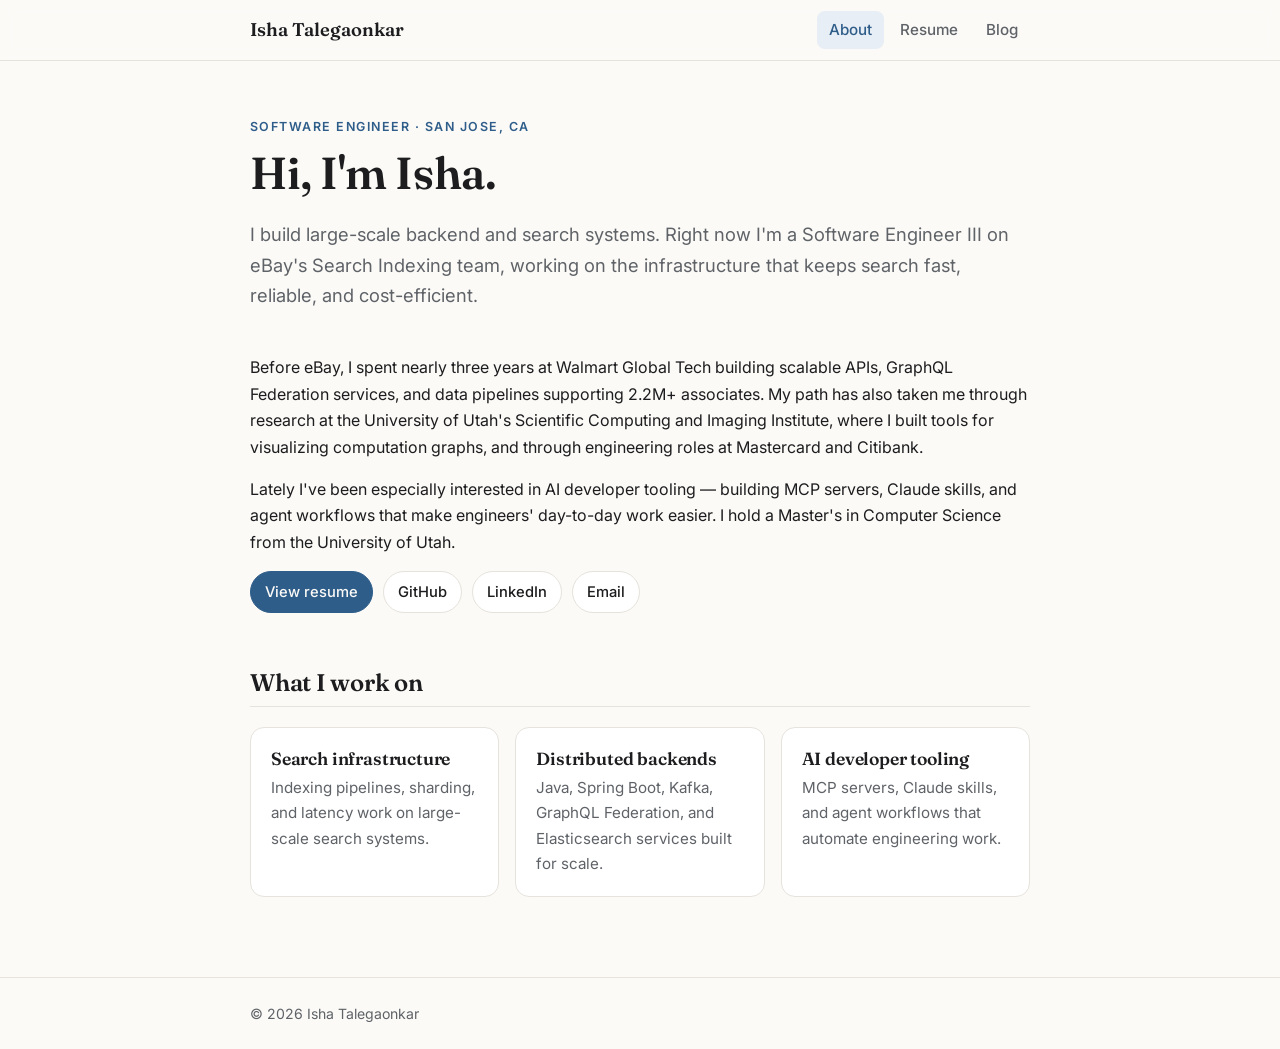
==== index.html @ a861d91a "Fix collapsible section markers on resume page" ====
<!doctype html>
<html lang="en">
<head>
  <meta charset="utf-8">
  <meta name="viewport" content="width=device-width, initial-scale=1">
  <title>Isha Talegaonkar</title>
  <meta name="description" content="Isha Talegaonkar — Software Engineer working on search infrastructure, distributed systems, and AI developer tooling.">
  <link rel="preconnect" href="https://fonts.googleapis.com">
  <link rel="preconnect" href="https://fonts.gstatic.com" crossorigin>
  <link href="https://fonts.googleapis.com/css2?family=Fraunces:opsz,wght@9..144,600&family=Inter:wght@400;500;600&display=swap" rel="stylesheet">
  <link rel="stylesheet" href="style.css?v=4">
</head>
<body>
  <header class="site">
    <div class="container">
      <a class="brand" href="index.html">Isha Talegaonkar</a>
      <nav>
        <ul>
          <li><a class="active" href="index.html">About</a></li>
          <li><a href="resume.html">Resume</a></li>
          <li><a href="blog.html">Blog</a></li>
        </ul>
      </nav>
    </div>
  </header>

  <main>
    <div class="container">
      <div class="hero">
        <span class="eyebrow">Software Engineer · San Jose, CA</span>
        <h1>Hi, I'm Isha.</h1>
        <p class="lede">
          I build large-scale backend and search systems. Right now I'm a Software Engineer III on
          eBay's Search Indexing team, working on the infrastructure that keeps search fast, reliable,
          and cost-efficient.
        </p>
      </div>

      <p>
        Before eBay, I spent nearly three years at Walmart Global Tech building scalable APIs, GraphQL
        Federation services, and data pipelines supporting 2.2M+ associates. My path has also taken me
        through research at the University of Utah's Scientific Computing and Imaging Institute, where I
        built tools for visualizing computation graphs, and through engineering roles at Mastercard and Citibank.
      </p>
      <p>
        Lately I've been especially interested in AI developer tooling — building MCP servers, Claude
        skills, and agent workflows that make engineers' day-to-day work easier. I hold a Master's in
        Computer Science from the University of Utah.
      </p>

      <ul class="links">
        <li><a class="btn primary" href="resume.html">View resume</a></li>
        <li><a class="btn" href="https://www.github.com/isha-talegaonkar" target="_blank" rel="noopener">GitHub</a></li>
        <li><a class="btn" href="https://www.linkedin.com/in/isha-talegaonkar" target="_blank" rel="noopener">LinkedIn</a></li>
        <li><a class="btn" href="mailto:talegaonkar.isha@gmail.com">Email</a></li>
      </ul>

      <h2>What I work on</h2>
      <div class="grid">
        <div class="card">
          <h3>Search infrastructure</h3>
          <p>Indexing pipelines, sharding, and latency work on large-scale search systems.</p>
        </div>
        <div class="card">
          <h3>Distributed backends</h3>
          <p>Java, Spring Boot, Kafka, GraphQL Federation, and Elasticsearch services built for scale.</p>
        </div>
        <div class="card">
          <h3>AI developer tooling</h3>
          <p>MCP servers, Claude skills, and agent workflows that automate engineering work.</p>
        </div>
      </div>
    </div>
  </main>

  <footer class="site">
    <div class="container">© 2026 Isha Talegaonkar</div>
  </footer>
</body>
</html>
---- style.css ----
:root {
  --bg: #fbfaf7;
  --surface: #ffffff;
  --text: #1d1d1f;
  --muted: #5f6368;
  --border: #e6e3dc;
  --accent: #2f5d8a;
  --accent-soft: #e8eef5;
  --max: 820px;
}

@media (prefers-color-scheme: dark) {
  :root {
    --bg: #121316;
    --surface: #1a1c20;
    --text: #e8e8ea;
    --muted: #a0a4ab;
    --border: #2b2e34;
    --accent: #8ab4e0;
    --accent-soft: #1f2a36;
  }
}

* { box-sizing: border-box; }

html { scroll-behavior: smooth; }

body {
  margin: 0;
  background: var(--bg);
  color: var(--text);
  font-family: "Inter", -apple-system, BlinkMacSystemFont, "Segoe UI", Roboto, sans-serif;
  font-size: 16px;
  line-height: 1.65;
  -webkit-font-smoothing: antialiased;
}

a { color: var(--accent); text-decoration: none; }
a:hover { text-decoration: underline; }

.container {
  max-width: var(--max);
  margin: 0 auto;
  padding: 0 20px;
}

/* ---------- Nav ---------- */
header.site {
  position: sticky;
  top: 0;
  z-index: 10;
  background: color-mix(in srgb, var(--bg) 88%, transparent);
  backdrop-filter: blur(8px);
  border-bottom: 1px solid var(--border);
}

header.site .container {
  display: flex;
  align-items: center;
  justify-content: space-between;
  gap: 16px;
  height: 60px;
}

.brand {
  font-family: "Fraunces", Georgia, serif;
  font-weight: 600;
  font-size: 1.15rem;
  color: var(--text);
}
.brand:hover { text-decoration: none; }

nav ul {
  display: flex;
  gap: 4px;
  list-style: none;
  margin: 0;
  padding: 0;
}

nav a {
  display: block;
  padding: 6px 12px;
  border-radius: 8px;
  color: var(--muted);
  font-size: 0.95rem;
  font-weight: 500;
}
nav a:hover { color: var(--text); background: var(--accent-soft); text-decoration: none; }
nav a.active { color: var(--accent); background: var(--accent-soft); }

/* ---------- Typography ---------- */
main { padding: 56px 0 80px; }

h1, h2, h3 {
  font-family: "Fraunces", Georgia, serif;
  font-weight: 600;
  line-height: 1.2;
  letter-spacing: -0.01em;
}

h1 { font-size: clamp(2rem, 6vw, 2.8rem); margin: 0 0 12px; }
h2 {
  font-size: 1.5rem;
  margin: 56px 0 20px;
  padding-bottom: 8px;
  border-bottom: 1px solid var(--border);
}
h3 { font-size: 1.1rem; margin: 0; }

.lede { font-size: 1.15rem; color: var(--muted); margin: 0 0 28px; }

/* ---------- About ---------- */
.hero { display: flex; flex-direction: column; gap: 8px; }

.eyebrow {
  text-transform: uppercase;
  letter-spacing: 0.12em;
  font-size: 0.78rem;
  font-weight: 600;
  color: var(--accent);
}

.links {
  display: flex;
  flex-wrap: wrap;
  gap: 10px;
  margin: 8px 0 0;
  padding: 0;
  list-style: none;
}

.btn {
  display: inline-flex;
  align-items: center;
  gap: 6px;
  padding: 8px 14px;
  border: 1px solid var(--border);
  border-radius: 999px;
  background: var(--surface);
  color: var(--text);
  font-size: 0.92rem;
  font-weight: 500;
}
.btn:hover { border-color: var(--accent); color: var(--accent); text-decoration: none; }
.btn.primary { background: var(--accent); border-color: var(--accent); color: var(--bg); }
.btn.primary:hover { opacity: 0.9; color: var(--bg); }

.grid {
  display: grid;
  grid-template-columns: repeat(auto-fit, minmax(220px, 1fr));
  gap: 16px;
}

.card {
  background: var(--surface);
  border: 1px solid var(--border);
  border-radius: 14px;
  padding: 20px;
}
.card h3 { margin-bottom: 6px; }
.card p { margin: 0; color: var(--muted); font-size: 0.95rem; }

/* ---------- Resume ---------- */
.toc {
  display: flex;
  flex-wrap: wrap;
  gap: 8px;
  margin: 0 0 8px;
  padding: 0;
  list-style: none;
}
.toc a {
  display: block;
  padding: 4px 12px;
  border-radius: 999px;
  background: var(--accent-soft);
  font-size: 0.88rem;
  font-weight: 500;
}

section { scroll-margin-top: 80px; }

.entry {
  position: relative;
  padding: 0 0 28px 22px;
  border-left: 2px solid var(--border);
}
.entry:last-child { padding-bottom: 0; }
.entry::before {
  content: "";
  position: absolute;
  left: -7px;
  top: 6px;
  width: 12px;
  height: 12px;
  border-radius: 50%;
  background: var(--bg);
  border: 2px solid var(--accent);
}

.entry-head {
  display: flex;
  flex-wrap: wrap;
  justify-content: space-between;
  gap: 2px 16px;
}
.meta { color: var(--muted); font-size: 0.9rem; }
.role { font-style: italic; color: var(--muted); }
.date { font-variant-numeric: tabular-nums; color: var(--muted); font-size: 0.9rem; white-space: nowrap; }

.entry ul { margin: 10px 0 0; padding-left: 18px; }
.entry li { margin-bottom: 6px; }
.entry li::marker { color: var(--accent); }

.skills { display: grid; gap: 18px; }
.skills h3 { font-family: inherit; font-size: 0.85rem; text-transform: uppercase; letter-spacing: 0.08em; color: var(--muted); margin-bottom: 8px; }

.tags { display: flex; flex-wrap: wrap; gap: 6px; margin: 0; padding: 0; list-style: none; }
.tags li {
  padding: 3px 10px;
  border: 1px solid var(--border);
  border-radius: 6px;
  background: var(--surface);
  font-size: 0.88rem;
}

/* ---------- Blog ---------- */
.posts { list-style: none; margin: 0; padding: 0; display: grid; gap: 14px; }

.post {
  display: block;
  padding: 20px 22px;
  border: 1px solid var(--border);
  border-radius: 14px;
  background: var(--surface);
  color: var(--text);
  transition: border-color 0.15s, transform 0.15s;
}
.post:hover { border-color: var(--accent); transform: translateY(-1px); text-decoration: none; }
.post h3 { margin: 4px 0 6px; }
.post:hover h3 { color: var(--accent); }
.post p { margin: 0; color: var(--muted); font-size: 0.95rem; }
.post-meta { font-size: 0.82rem; color: var(--muted); }

/* ---------- Footer ---------- */
footer.site {
  border-top: 1px solid var(--border);
  padding: 24px 0;
  color: var(--muted);
  font-size: 0.88rem;
}

@media (max-width: 520px) {
  header.site .container { height: auto; padding-top: 10px; padding-bottom: 10px; flex-direction: column; align-items: flex-start; gap: 6px; }
  nav a { padding: 4px 10px; }
  main { padding-top: 36px; }
}

/* ---------- Collapsible resume sections ---------- */
details.section { scroll-margin-top: 80px; }
details.section > summary {
  display: flex;             /* non list-item display drops the default marker */
  align-items: center;
  justify-content: space-between;
  gap: 12px;
  margin: 56px 0 20px;
  padding-bottom: 8px;
  border-bottom: 1px solid var(--border);
  list-style: none;
  cursor: pointer;
  user-select: none;
}
details.section > summary::-webkit-details-marker,
details.section > summary::marker { display: none; content: ""; }
details.section > summary h2 { margin: 0; padding: 0; border: 0; }
details.section > summary::after {
  content: "";
  flex: none;
  width: 9px;
  height: 9px;
  margin-right: 6px;
  border-right: 2px solid var(--muted);
  border-bottom: 2px solid var(--muted);
  transform: rotate(45deg);
  transition: transform 0.2s;
}
details.section:not([open]) > summary::after { transform: rotate(-45deg); }
details.section > summary:hover h2 { color: var(--accent); }
details.section > summary:hover::after { border-color: var(--accent); }
details.section > summary:focus-visible { outline: 2px solid var(--accent); outline-offset: 4px; border-radius: 4px; }
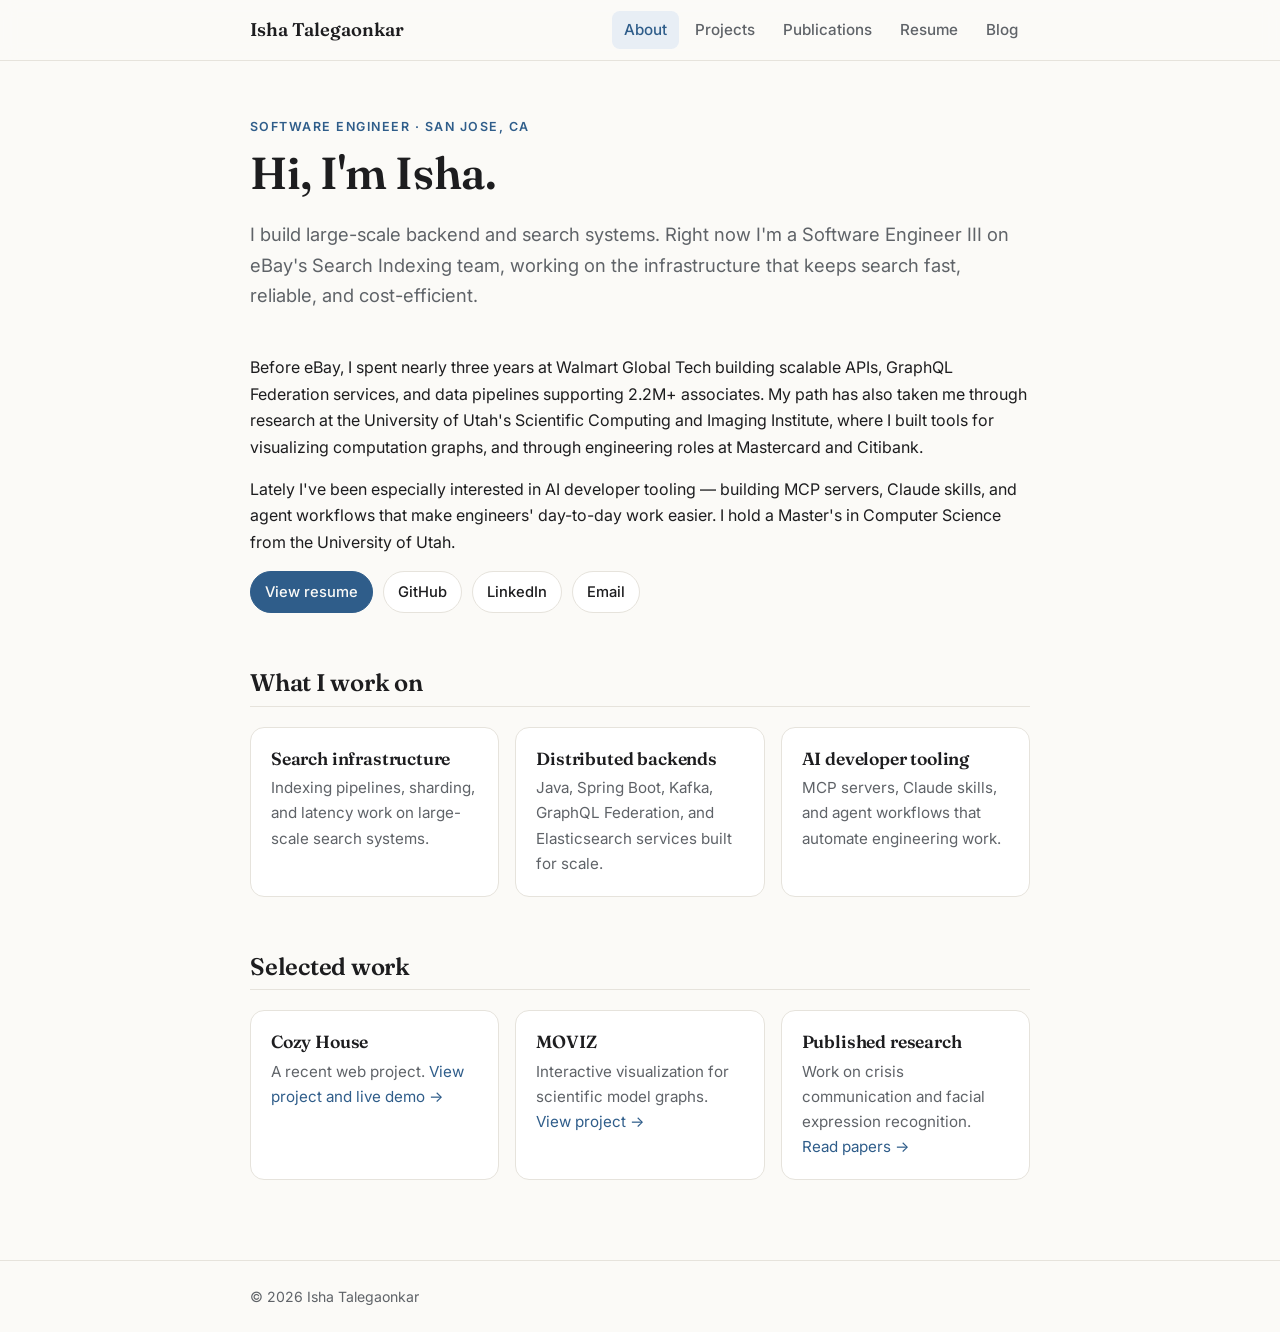
==== commit f98acbea: "Add projects and publications to portfolio" ====
--- a/index.html
+++ b/index.html
@@ -8,7 +8,7 @@
   <link rel="preconnect" href="https://fonts.googleapis.com">
   <link rel="preconnect" href="https://fonts.gstatic.com" crossorigin>
   <link href="https://fonts.googleapis.com/css2?family=Fraunces:opsz,wght@9..144,600&family=Inter:wght@400;500;600&display=swap" rel="stylesheet">
-  <link rel="stylesheet" href="style.css?v=4">
+  <link rel="stylesheet" href="style.css?v=6">
 </head>
 <body>
   <header class="site">
@@ -17,6 +17,8 @@
       <nav>
         <ul>
           <li><a class="active" href="index.html">About</a></li>
+          <li><a href="projects.html">Projects</a></li>
+          <li><a href="publications.html">Publications</a></li>
           <li><a href="resume.html">Resume</a></li>
           <li><a href="blog.html">Blog</a></li>
         </ul>
@@ -70,6 +72,24 @@
           <p>MCP servers, Claude skills, and agent workflows that automate engineering work.</p>
         </div>
       </div>
+
+      <section aria-labelledby="selected-work-heading">
+        <h2 id="selected-work-heading">Selected work</h2>
+        <div class="grid">
+          <div class="card">
+            <h3>Cozy House</h3>
+            <p>A recent web project. <a href="projects.html#cozy-house">View project and live demo →</a></p>
+          </div>
+          <div class="card">
+            <h3>MOVIZ</h3>
+            <p>Interactive visualization for scientific model graphs. <a href="projects.html#moviz">View project →</a></p>
+          </div>
+          <div class="card">
+            <h3>Published research</h3>
+            <p>Work on crisis communication and facial expression recognition. <a href="publications.html">Read papers →</a></p>
+          </div>
+        </div>
+      </section>
     </div>
   </main>
 
--- a/style.css
+++ b/style.css
@@ -7,19 +7,9 @@
   --accent: #2f5d8a;
   --accent-soft: #e8eef5;
   --max: 820px;
-}
-
-@media (prefers-color-scheme: dark) {
-  :root {
-    --bg: #121316;
-    --surface: #1a1c20;
-    --text: #e8e8ea;
-    --muted: #a0a4ab;
-    --border: #2b2e34;
-    --accent: #8ab4e0;
-    --accent-soft: #1f2a36;
-  }
-}
+  color-scheme: light;
+}
+
 
 * { box-sizing: border-box; }
 
@@ -72,6 +62,7 @@
 
 nav ul {
   display: flex;
+  flex-wrap: wrap;
   gap: 4px;
   list-style: none;
   margin: 0;
@@ -161,6 +152,41 @@
 .card h3 { margin-bottom: 6px; }
 .card p { margin: 0; color: var(--muted); font-size: 0.95rem; }
 
+/* ---------- Projects and publications ---------- */
+.project-list, .publication-list {
+  display: grid;
+  gap: 16px;
+  margin: 0;
+  padding: 0;
+  list-style: none;
+}
+.project, .publication { scroll-margin-top: 88px; }
+.project-head {
+  display: flex;
+  flex-wrap: wrap;
+  align-items: baseline;
+  justify-content: space-between;
+  gap: 4px 16px;
+  margin-bottom: 8px;
+}
+.project h2 {
+  margin: 0;
+  padding: 0;
+  border: 0;
+  font-size: 1.2rem;
+}
+.project p, .publication p { margin-bottom: 12px; }
+.project-links { display: flex; flex-wrap: wrap; gap: 8px 20px; }
+.project-links a, .publication a { font-size: 0.92rem; font-weight: 600; }
+.publication h3 { margin: 4px 0 8px; }
+.publication-meta {
+  color: var(--muted);
+  font-size: 0.78rem;
+  font-weight: 600;
+  letter-spacing: 0.08em;
+  text-transform: uppercase;
+}
+
 /* ---------- Resume ---------- */
 .toc {
   display: flex;
@@ -251,9 +277,9 @@
   font-size: 0.88rem;
 }
 
-@media (max-width: 520px) {
+@media (max-width: 700px) {
   header.site .container { height: auto; padding-top: 10px; padding-bottom: 10px; flex-direction: column; align-items: flex-start; gap: 6px; }
-  nav a { padding: 4px 10px; }
+  nav a { padding: 4px 8px; font-size: 0.88rem; }
   main { padding-top: 36px; }
 }
 
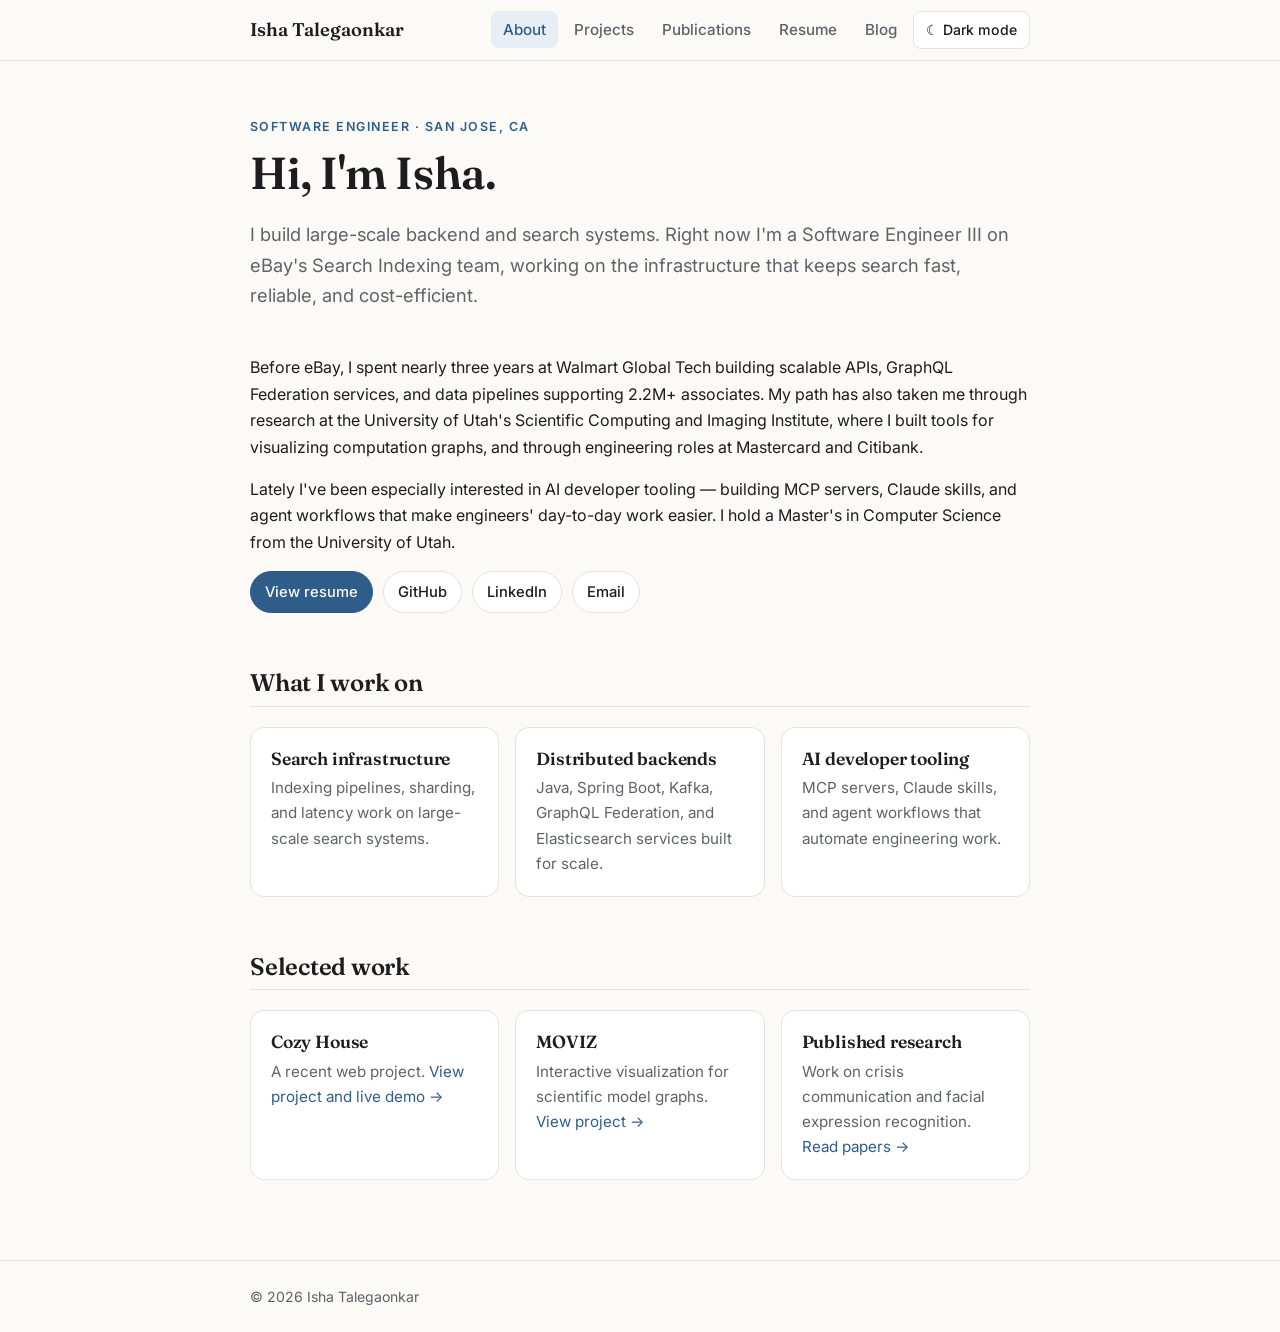
==== commit 32216a43: "Add dark and light theme toggle" ====
--- a/index.html
+++ b/index.html
@@ -8,7 +8,8 @@
   <link rel="preconnect" href="https://fonts.googleapis.com">
   <link rel="preconnect" href="https://fonts.gstatic.com" crossorigin>
   <link href="https://fonts.googleapis.com/css2?family=Fraunces:opsz,wght@9..144,600&family=Inter:wght@400;500;600&display=swap" rel="stylesheet">
-  <link rel="stylesheet" href="style.css?v=6">
+  <script src="theme.js?v=1"></script>
+  <link rel="stylesheet" href="style.css?v=7">
 </head>
 <body>
   <header class="site">
@@ -21,6 +22,7 @@
           <li><a href="publications.html">Publications</a></li>
           <li><a href="resume.html">Resume</a></li>
           <li><a href="blog.html">Blog</a></li>
+          <li><button class="theme-toggle" type="button" aria-label="Switch to dark mode" aria-pressed="false">☾ Dark mode</button></li>
         </ul>
       </nav>
     </div>
--- a/style.css
+++ b/style.css
@@ -10,6 +10,17 @@
   color-scheme: light;
 }
 
+:root[data-theme="dark"] {
+  --bg: #171b20;
+  --surface: #222831;
+  --text: #f1f2f4;
+  --muted: #b5bec9;
+  --border: #39434e;
+  --accent: #9bc9ff;
+  --accent-soft: #29394b;
+  color-scheme: dark;
+}
+
 
 * { box-sizing: border-box; }
 
@@ -79,6 +90,22 @@
 }
 nav a:hover { color: var(--text); background: var(--accent-soft); text-decoration: none; }
 nav a.active { color: var(--accent); background: var(--accent-soft); }
+
+.theme-toggle {
+  display: block;
+  padding: 6px 12px;
+  border: 1px solid var(--border);
+  border-radius: 8px;
+  background: var(--surface);
+  color: var(--text);
+  font: inherit;
+  font-size: 0.88rem;
+  font-weight: 500;
+  white-space: nowrap;
+  cursor: pointer;
+}
+.theme-toggle:hover { border-color: var(--accent); color: var(--accent); }
+.theme-toggle:focus-visible { outline: 2px solid var(--accent); outline-offset: 2px; }
 
 /* ---------- Typography ---------- */
 main { padding: 56px 0 80px; }
@@ -277,9 +304,10 @@
   font-size: 0.88rem;
 }
 
-@media (max-width: 700px) {
+@media (max-width: 800px) {
   header.site .container { height: auto; padding-top: 10px; padding-bottom: 10px; flex-direction: column; align-items: flex-start; gap: 6px; }
   nav a { padding: 4px 8px; font-size: 0.88rem; }
+  .theme-toggle { padding: 4px 8px; }
   main { padding-top: 36px; }
 }
 
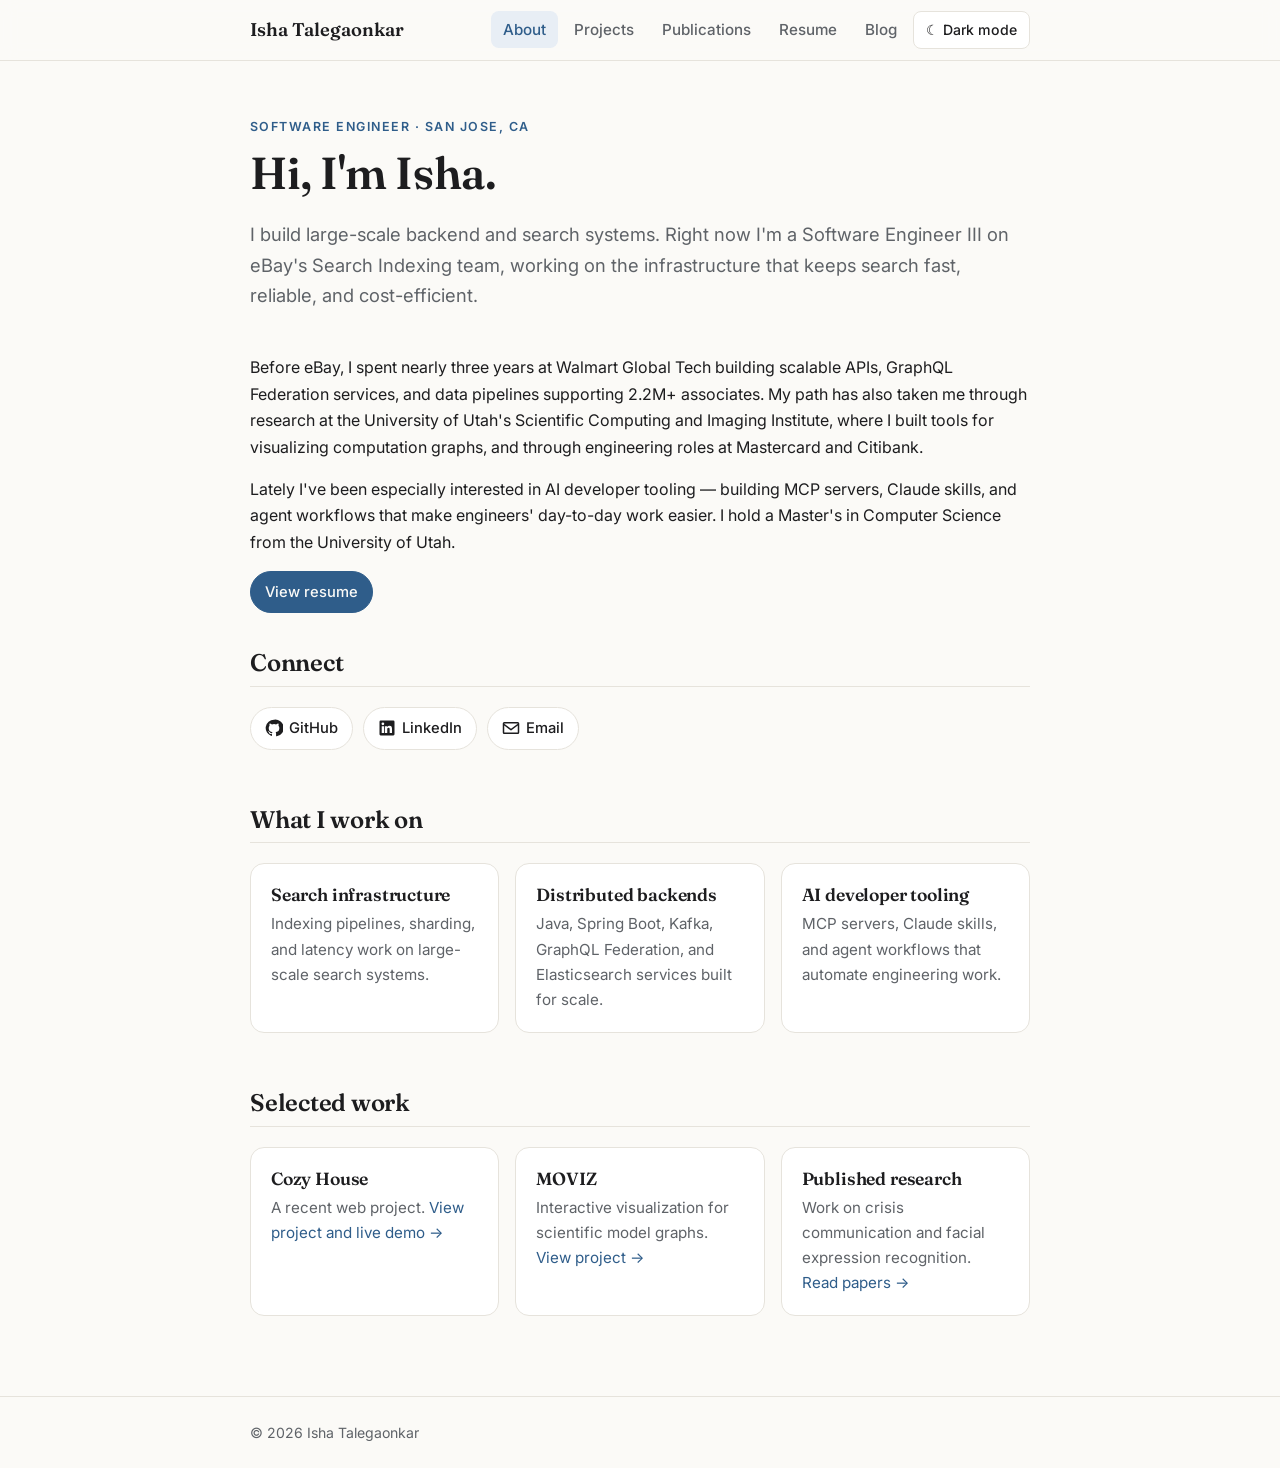
==== commit f9ffbeae: "Separate resume and social links on homepage" ====
--- a/index.html
+++ b/index.html
@@ -9,7 +9,7 @@
   <link rel="preconnect" href="https://fonts.gstatic.com" crossorigin>
   <link href="https://fonts.googleapis.com/css2?family=Fraunces:opsz,wght@9..144,600&family=Inter:wght@400;500;600&display=swap" rel="stylesheet">
   <script src="theme.js?v=1"></script>
-  <link rel="stylesheet" href="style.css?v=7">
+  <link rel="stylesheet" href="style.css?v=8">
 </head>
 <body>
   <header class="site">
@@ -52,12 +52,22 @@
         Computer Science from the University of Utah.
       </p>
 
-      <ul class="links">
-        <li><a class="btn primary" href="resume.html">View resume</a></li>
-        <li><a class="btn" href="https://www.github.com/isha-talegaonkar" target="_blank" rel="noopener">GitHub</a></li>
-        <li><a class="btn" href="https://www.linkedin.com/in/isha-talegaonkar" target="_blank" rel="noopener">LinkedIn</a></li>
-        <li><a class="btn" href="mailto:talegaonkar.isha@gmail.com">Email</a></li>
-      </ul>
+      <p class="resume-link"><a class="btn primary" href="resume.html">View resume</a></p>
+
+      <section class="social-section" aria-labelledby="connect-heading">
+        <h2 id="connect-heading">Connect</h2>
+        <ul class="links">
+          <li><a class="btn" href="https://www.github.com/isha-talegaonkar" target="_blank" rel="noopener noreferrer">
+            <svg class="social-icon" viewBox="0 0 24 24" aria-hidden="true" focusable="false"><path fill="currentColor" d="M12 .9a11.1 11.1 0 0 0-3.51 21.63c.55.1.76-.24.76-.54v-2.1c-3.09.67-3.74-1.31-3.74-1.31-.5-1.28-1.23-1.62-1.23-1.62-1.01-.69.08-.68.08-.68 1.12.08 1.71 1.15 1.71 1.15 1 .1.68 2.08 3.25 1.5.1-.72.39-1.21.71-1.49-2.47-.28-5.06-1.23-5.06-5.49 0-1.21.43-2.2 1.14-2.98-.11-.28-.5-1.41.11-2.94 0 0 .93-.3 3.05 1.14a10.6 10.6 0 0 1 5.55 0c2.12-1.44 3.05-1.14 3.05-1.14.61 1.53.22 2.66.11 2.94.71.78 1.14 1.77 1.14 2.98 0 4.27-2.6 5.2-5.08 5.48.4.35.75 1.02.75 2.06v3.06c0 .3.2.65.77.54A11.1 11.1 0 0 0 12 .9Z"/></svg>
+            GitHub</a></li>
+          <li><a class="btn" href="https://www.linkedin.com/in/isha-talegaonkar" target="_blank" rel="noopener noreferrer">
+            <svg class="social-icon" viewBox="0 0 24 24" aria-hidden="true" focusable="false"><path fill="currentColor" d="M20.45 2H3.55A1.55 1.55 0 0 0 2 3.55v16.9A1.55 1.55 0 0 0 3.55 22h16.9A1.55 1.55 0 0 0 22 20.45V3.55A1.55 1.55 0 0 0 20.45 2ZM8.1 18.7H4.95V9.5H8.1v9.2ZM6.52 8.24a1.82 1.82 0 1 1 0-3.64 1.82 1.82 0 0 1 0 3.64ZM18.7 18.7h-3.15v-4.48c0-1.07-.02-2.45-1.49-2.45-1.49 0-1.72 1.17-1.72 2.37v4.56H9.2V9.5h3.02v1.26h.04a3.32 3.32 0 0 1 2.99-1.64c3.2 0 3.45 2.1 3.45 4.83v4.75Z"/></svg>
+            LinkedIn</a></li>
+          <li><a class="btn" href="mailto:talegaonkar.isha@gmail.com">
+            <svg class="social-icon" viewBox="0 0 24 24" aria-hidden="true" focusable="false"><path fill="currentColor" d="M3 4h18a2 2 0 0 1 2 2v12a2 2 0 0 1-2 2H3a2 2 0 0 1-2-2V6a2 2 0 0 1 2-2Zm0 2v.3l9 6.75 9-6.75V6H3Zm18 2.8-8.4 6.3a1 1 0 0 1-1.2 0L3 8.8V18h18V8.8Z"/></svg>
+            Email</a></li>
+        </ul>
+      </section>
 
       <h2>What I work on</h2>
       <div class="grid">
--- a/style.css
+++ b/style.css
@@ -163,6 +163,10 @@
 .btn:hover { border-color: var(--accent); color: var(--accent); text-decoration: none; }
 .btn.primary { background: var(--accent); border-color: var(--accent); color: var(--bg); }
 .btn.primary:hover { opacity: 0.9; color: var(--bg); }
+
+.resume-link { margin: 8px 0 0; }
+.social-section h2 { margin-top: 36px; }
+.social-icon { width: 18px; height: 18px; flex: none; }
 
 .grid {
   display: grid;
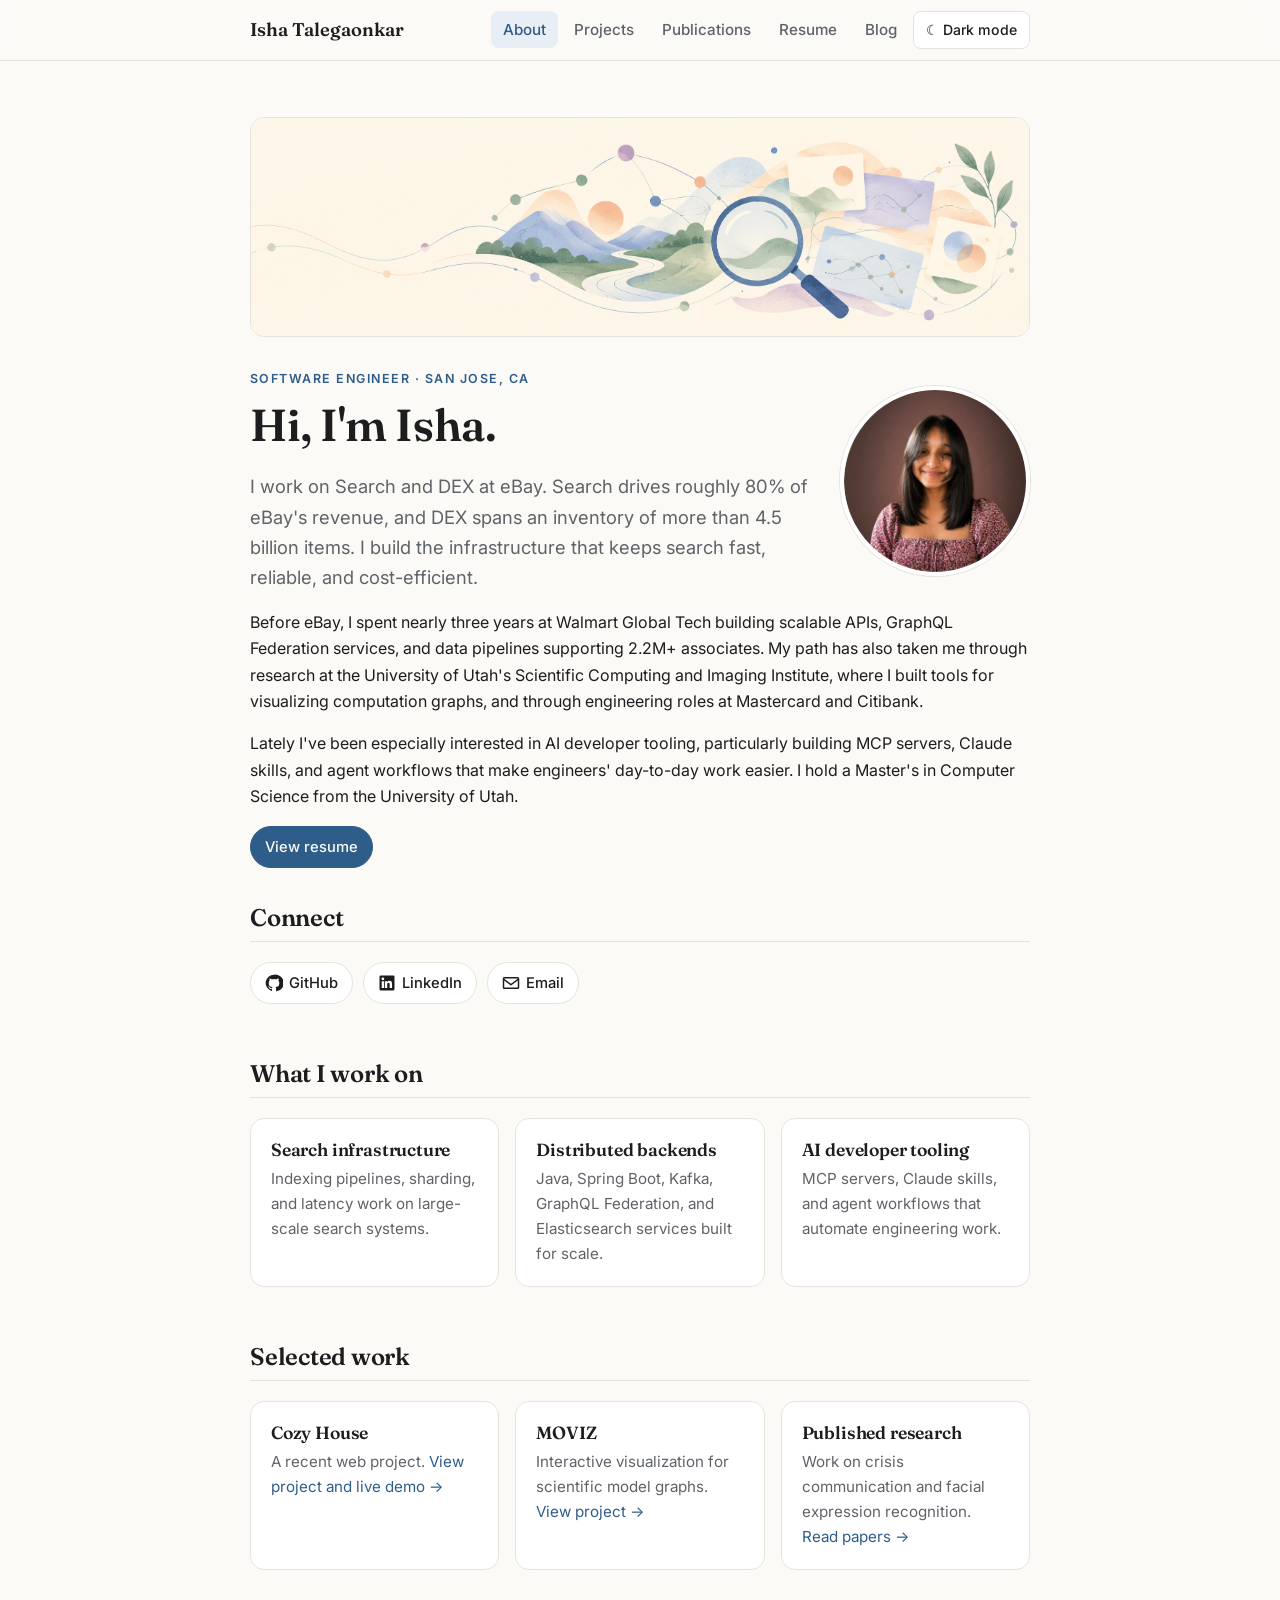
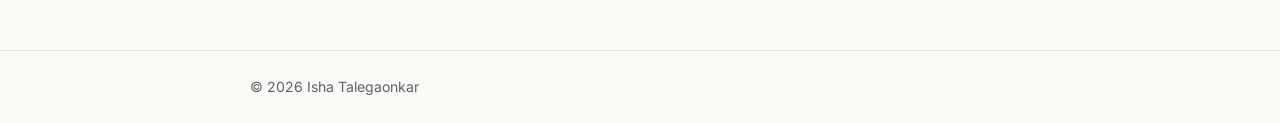
==== commit 80f11b0c: "Add portfolio artwork and research presentation details" ====
--- a/index.html
+++ b/index.html
@@ -9,7 +9,7 @@
   <link rel="preconnect" href="https://fonts.gstatic.com" crossorigin>
   <link href="https://fonts.googleapis.com/css2?family=Fraunces:opsz,wght@9..144,600&family=Inter:wght@400;500;600&display=swap" rel="stylesheet">
   <script src="theme.js?v=1"></script>
-  <link rel="stylesheet" href="style.css?v=8">
+  <link rel="stylesheet" href="style.css?v=11">
 </head>
 <body>
   <header class="site">
@@ -30,14 +30,18 @@
 
   <main>
     <div class="container">
-      <div class="hero">
-        <span class="eyebrow">Software Engineer · San Jose, CA</span>
-        <h1>Hi, I'm Isha.</h1>
-        <p class="lede">
-          I build large-scale backend and search systems. Right now I'm a Software Engineer III on
-          eBay's Search Indexing team, working on the infrastructure that keeps search fast, reliable,
-          and cost-efficient.
-        </p>
+      <img class="header-art" src="assets/pastel-header.png" alt="Pastel illustration of connected paths, a landscape, and a magnifying glass" width="2159" height="728">
+      <div class="intro-layout">
+        <div class="hero">
+          <span class="eyebrow">Software Engineer · San Jose, CA</span>
+          <h1>Hi, I'm Isha.</h1>
+          <p class="lede">
+            I work on Search and DEX at eBay. Search drives roughly 80% of eBay's revenue,
+            and DEX spans an inventory of more than 4.5 billion items. I build the infrastructure
+            that keeps search fast, reliable, and cost-efficient.
+          </p>
+        </div>
+        <img class="profile-photo" src="assets/profile-photo.png" alt="Portrait of Isha Talegaonkar">
       </div>
 
       <p>
@@ -47,7 +51,7 @@
         built tools for visualizing computation graphs, and through engineering roles at Mastercard and Citibank.
       </p>
       <p>
-        Lately I've been especially interested in AI developer tooling — building MCP servers, Claude
+        Lately I've been especially interested in AI developer tooling, particularly building MCP servers, Claude
         skills, and agent workflows that make engineers' day-to-day work easier. I hold a Master's in
         Computer Science from the University of Utah.
       </p>
--- a/style.css
+++ b/style.css
@@ -129,7 +129,33 @@
 .lede { font-size: 1.15rem; color: var(--muted); margin: 0 0 28px; }
 
 /* ---------- About ---------- */
+.header-art {
+  display: block;
+  width: 100%;
+  height: auto;
+  max-height: 220px;
+  object-fit: cover;
+  border: 1px solid var(--border);
+  border-radius: 14px;
+}
+.intro-layout {
+  display: grid;
+  grid-template-columns: minmax(0, 1fr) 190px;
+  align-items: center;
+  gap: 32px;
+  margin-top: 32px;
+}
 .hero { display: flex; flex-direction: column; gap: 8px; }
+.hero .lede { margin-bottom: 0; }
+.profile-photo {
+  display: block;
+  width: 190px;
+  height: 190px;
+  object-fit: cover;
+  border-radius: 50%;
+  border: 4px solid var(--surface);
+  box-shadow: 0 0 0 1px var(--border);
+}
 
 .eyebrow {
   text-transform: uppercase;
@@ -313,6 +339,11 @@
   nav a { padding: 4px 8px; font-size: 0.88rem; }
   .theme-toggle { padding: 4px 8px; }
   main { padding-top: 36px; }
+}
+
+@media (max-width: 600px) {
+  .intro-layout { grid-template-columns: 1fr; gap: 20px; }
+  .profile-photo { grid-row: 1; width: 140px; height: 140px; }
 }
 
 /* ---------- Collapsible resume sections ---------- */
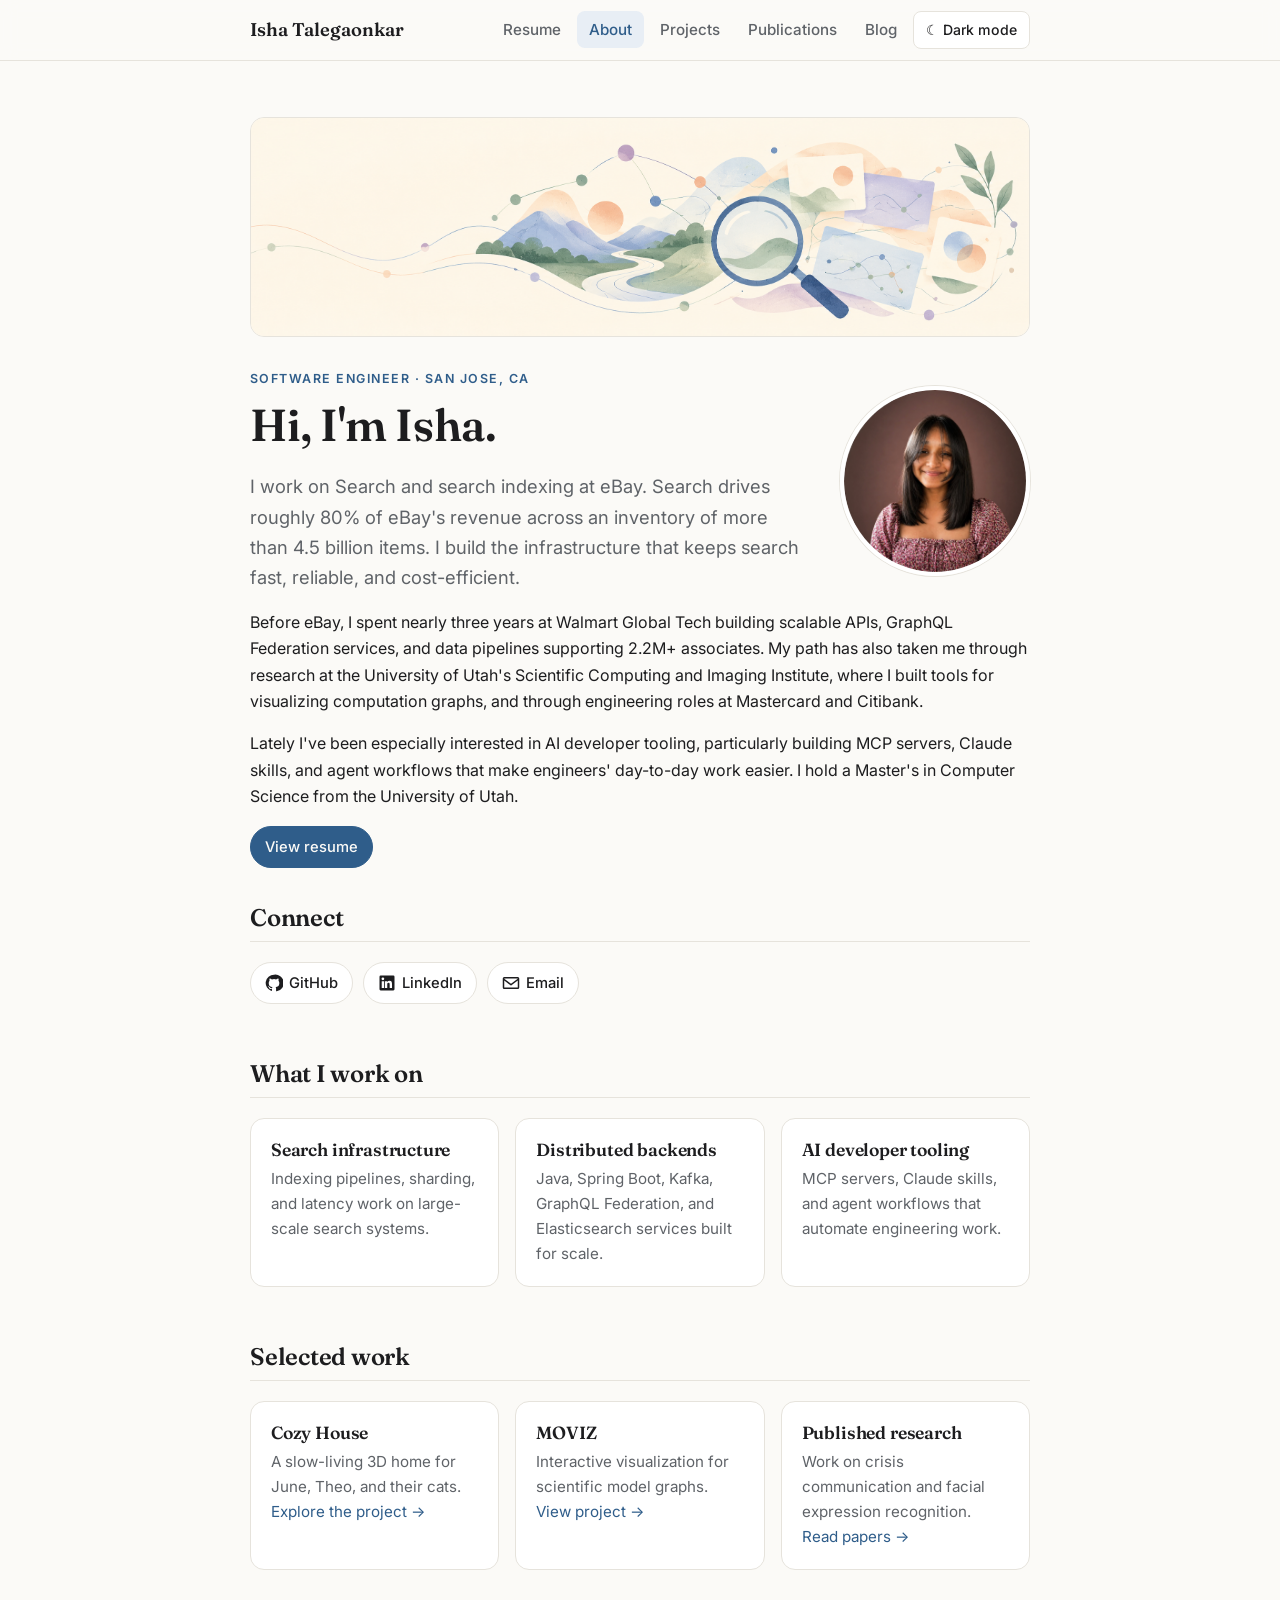
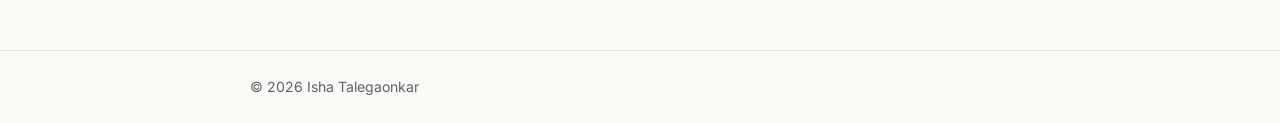
==== commit e337b5a7: "Update portfolio introduction and experience" ====
--- a/index.html
+++ b/index.html
@@ -17,10 +17,10 @@
       <a class="brand" href="index.html">Isha Talegaonkar</a>
       <nav>
         <ul>
+          <li><a href="resume.html">Resume</a></li>
           <li><a class="active" href="index.html">About</a></li>
           <li><a href="projects.html">Projects</a></li>
           <li><a href="publications.html">Publications</a></li>
-          <li><a href="resume.html">Resume</a></li>
           <li><a href="blog.html">Blog</a></li>
           <li><button class="theme-toggle" type="button" aria-label="Switch to dark mode" aria-pressed="false">☾ Dark mode</button></li>
         </ul>
@@ -36,9 +36,9 @@
           <span class="eyebrow">Software Engineer · San Jose, CA</span>
           <h1>Hi, I'm Isha.</h1>
           <p class="lede">
-            I work on Search and DEX at eBay. Search drives roughly 80% of eBay's revenue,
-            and DEX spans an inventory of more than 4.5 billion items. I build the infrastructure
-            that keeps search fast, reliable, and cost-efficient.
+            I work on Search and search indexing at eBay. Search drives roughly 80% of eBay's revenue
+            across an inventory of more than 4.5 billion items. I build the infrastructure that keeps
+            search fast, reliable, and cost-efficient.
           </p>
         </div>
         <img class="profile-photo" src="assets/profile-photo.png" alt="Portrait of Isha Talegaonkar">
@@ -94,7 +94,7 @@
         <div class="grid">
           <div class="card">
             <h3>Cozy House</h3>
-            <p>A recent web project. <a href="projects.html#cozy-house">View project and live demo →</a></p>
+            <p>A slow-living 3D home for June, Theo, and their cats. <a href="projects.html#cozy-house">Explore the project →</a></p>
           </div>
           <div class="card">
             <h3>MOVIZ</h3>
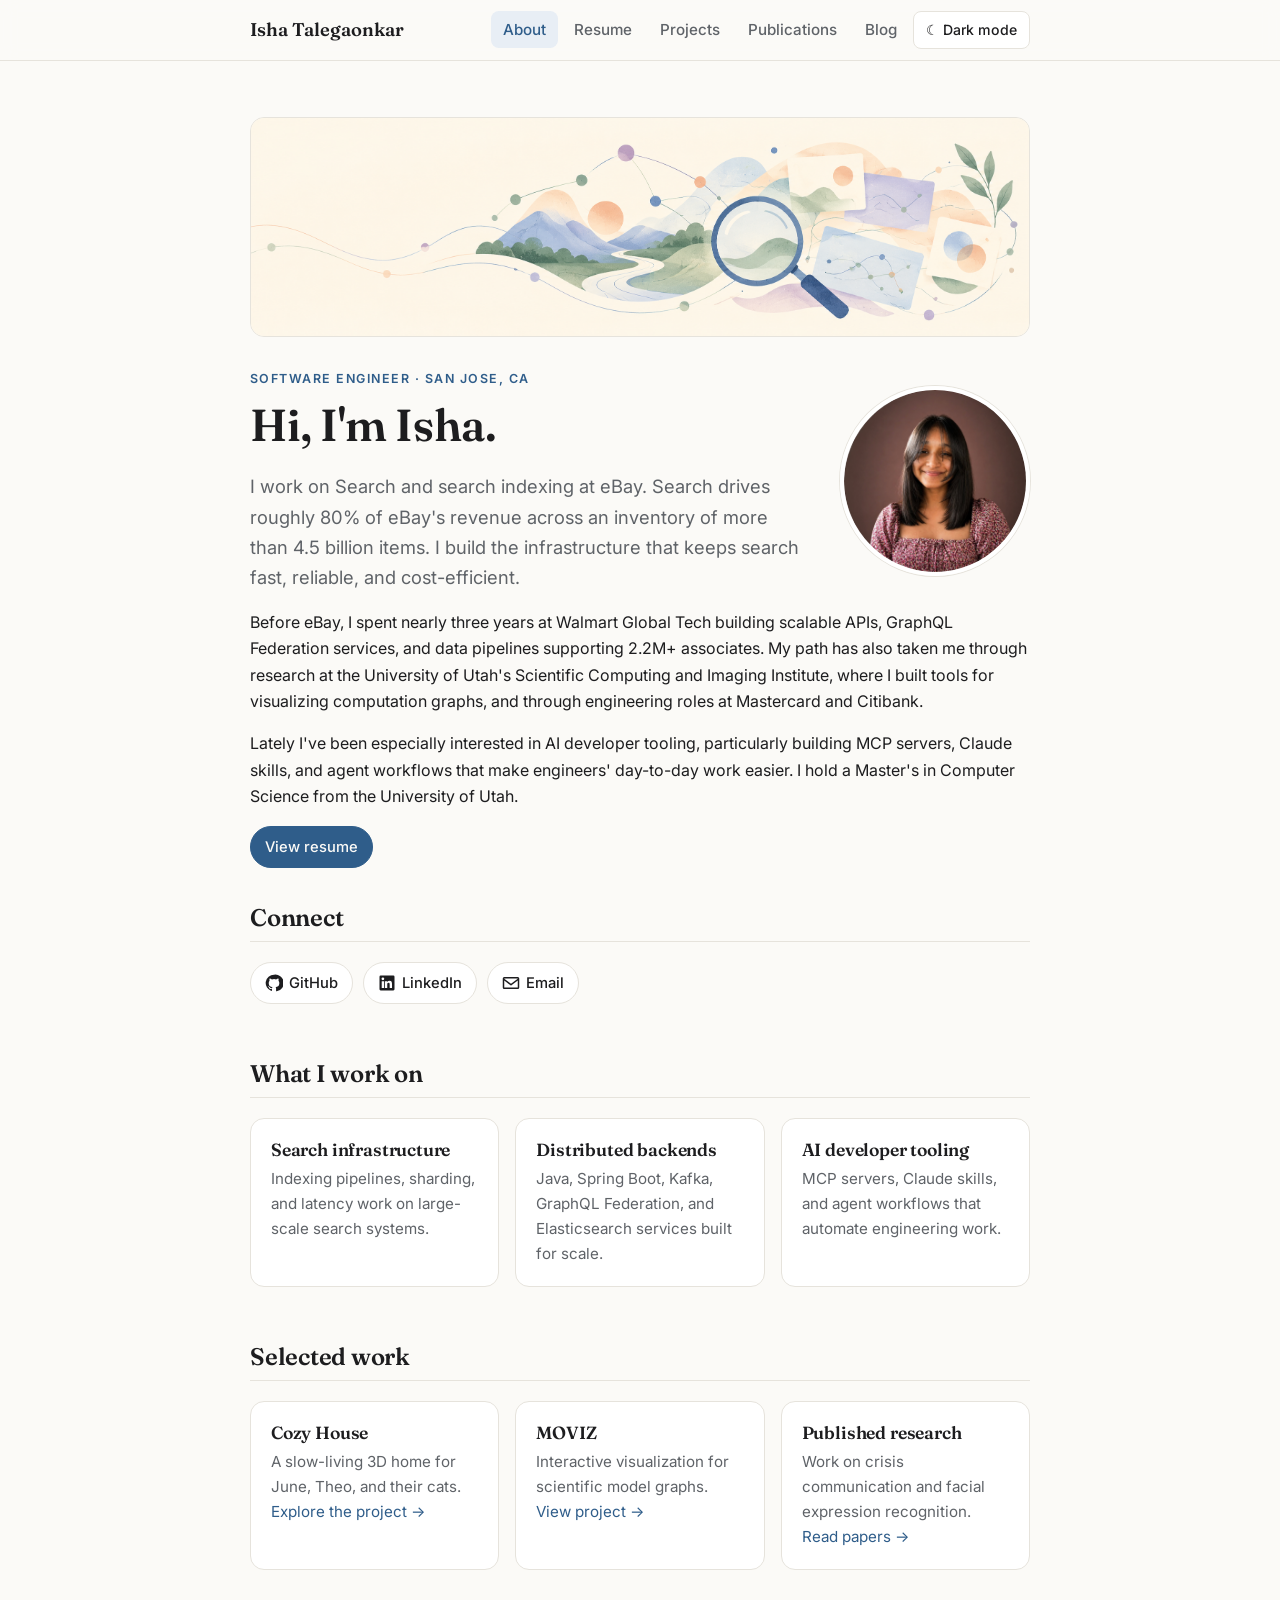
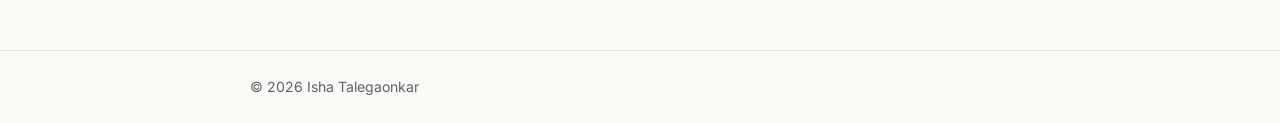
==== commit 37b0397d: "Update project links and portfolio navigation" ====
--- a/index.html
+++ b/index.html
@@ -17,8 +17,8 @@
       <a class="brand" href="index.html">Isha Talegaonkar</a>
       <nav>
         <ul>
+          <li><a class="active" href="index.html">About</a></li>
           <li><a href="resume.html">Resume</a></li>
-          <li><a class="active" href="index.html">About</a></li>
           <li><a href="projects.html">Projects</a></li>
           <li><a href="publications.html">Publications</a></li>
           <li><a href="blog.html">Blog</a></li>
